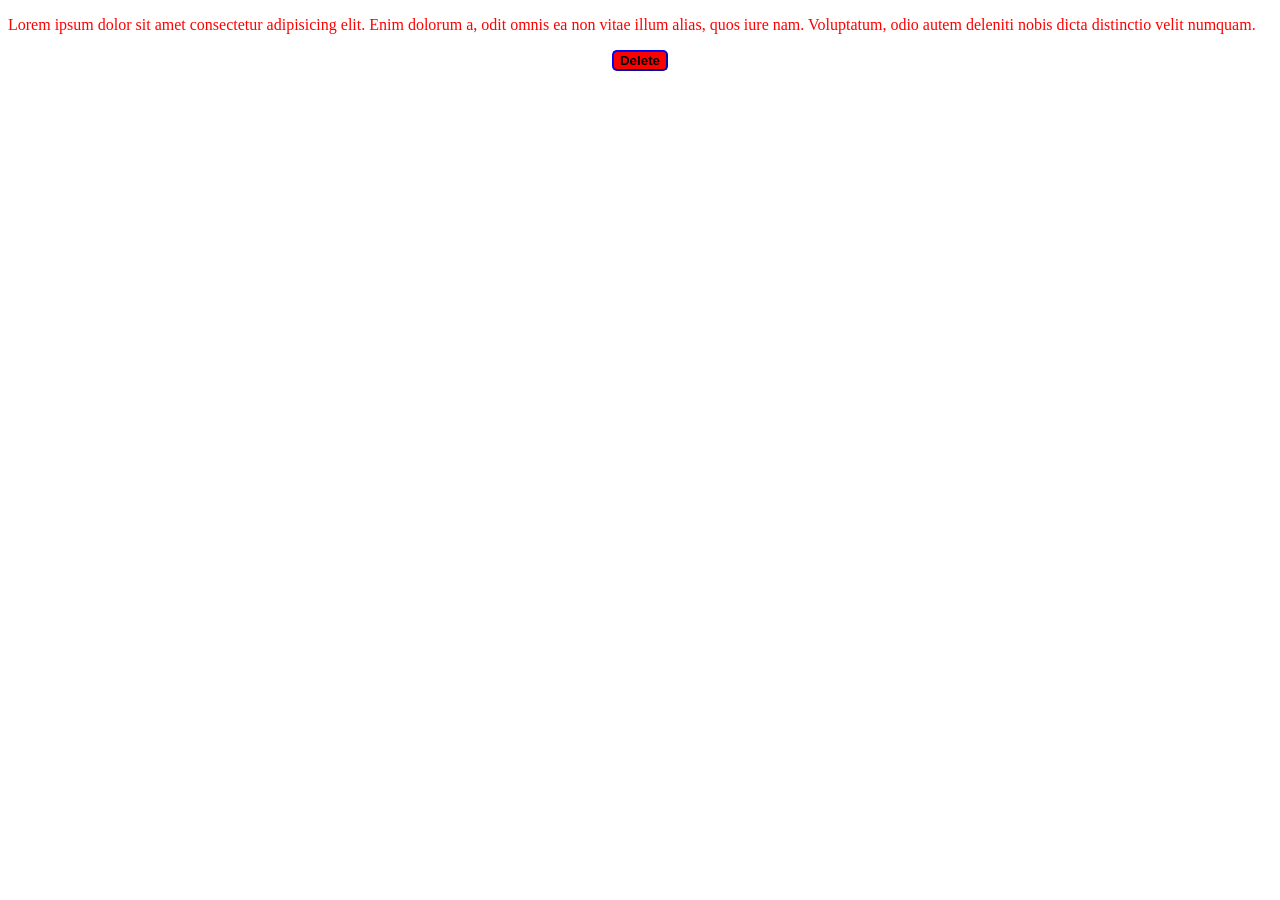
==== index.html @ def70cb7 "new changes" ====
<!DOCTYPE html>
<html lang="en">
  <head>
    <meta charset="UTF-8" />
    <meta name="viewport" content="width=device-width, initial-scale=1.0" />
    <title>My Portfolio</title>
    <link rel="stylesheet" href="style.css" />
  </head>
  <body>
    <p class="castro">
      Lorem ipsum dolor sit amet consectetur adipisicing elit. Enim dolorum a,
      odit omnis ea non vitae illum alias, quos iure nam. Voluptatum, odio autem
      deleniti nobis dicta distinctio velit numquam.
    </p>
    <button type="button" class="delete">Delete</button>
  </body>
</html>
---- style.css ----
.castro {
  color: red;
}
.delete {
  background-color: red;
  color: black;
  font-weight: 800;
  font-family: Arial, Helvetica, sans-serif;
  border-radius: 5px;
  border-color: blue;

  display: block;
  margin: 0 auto;
}
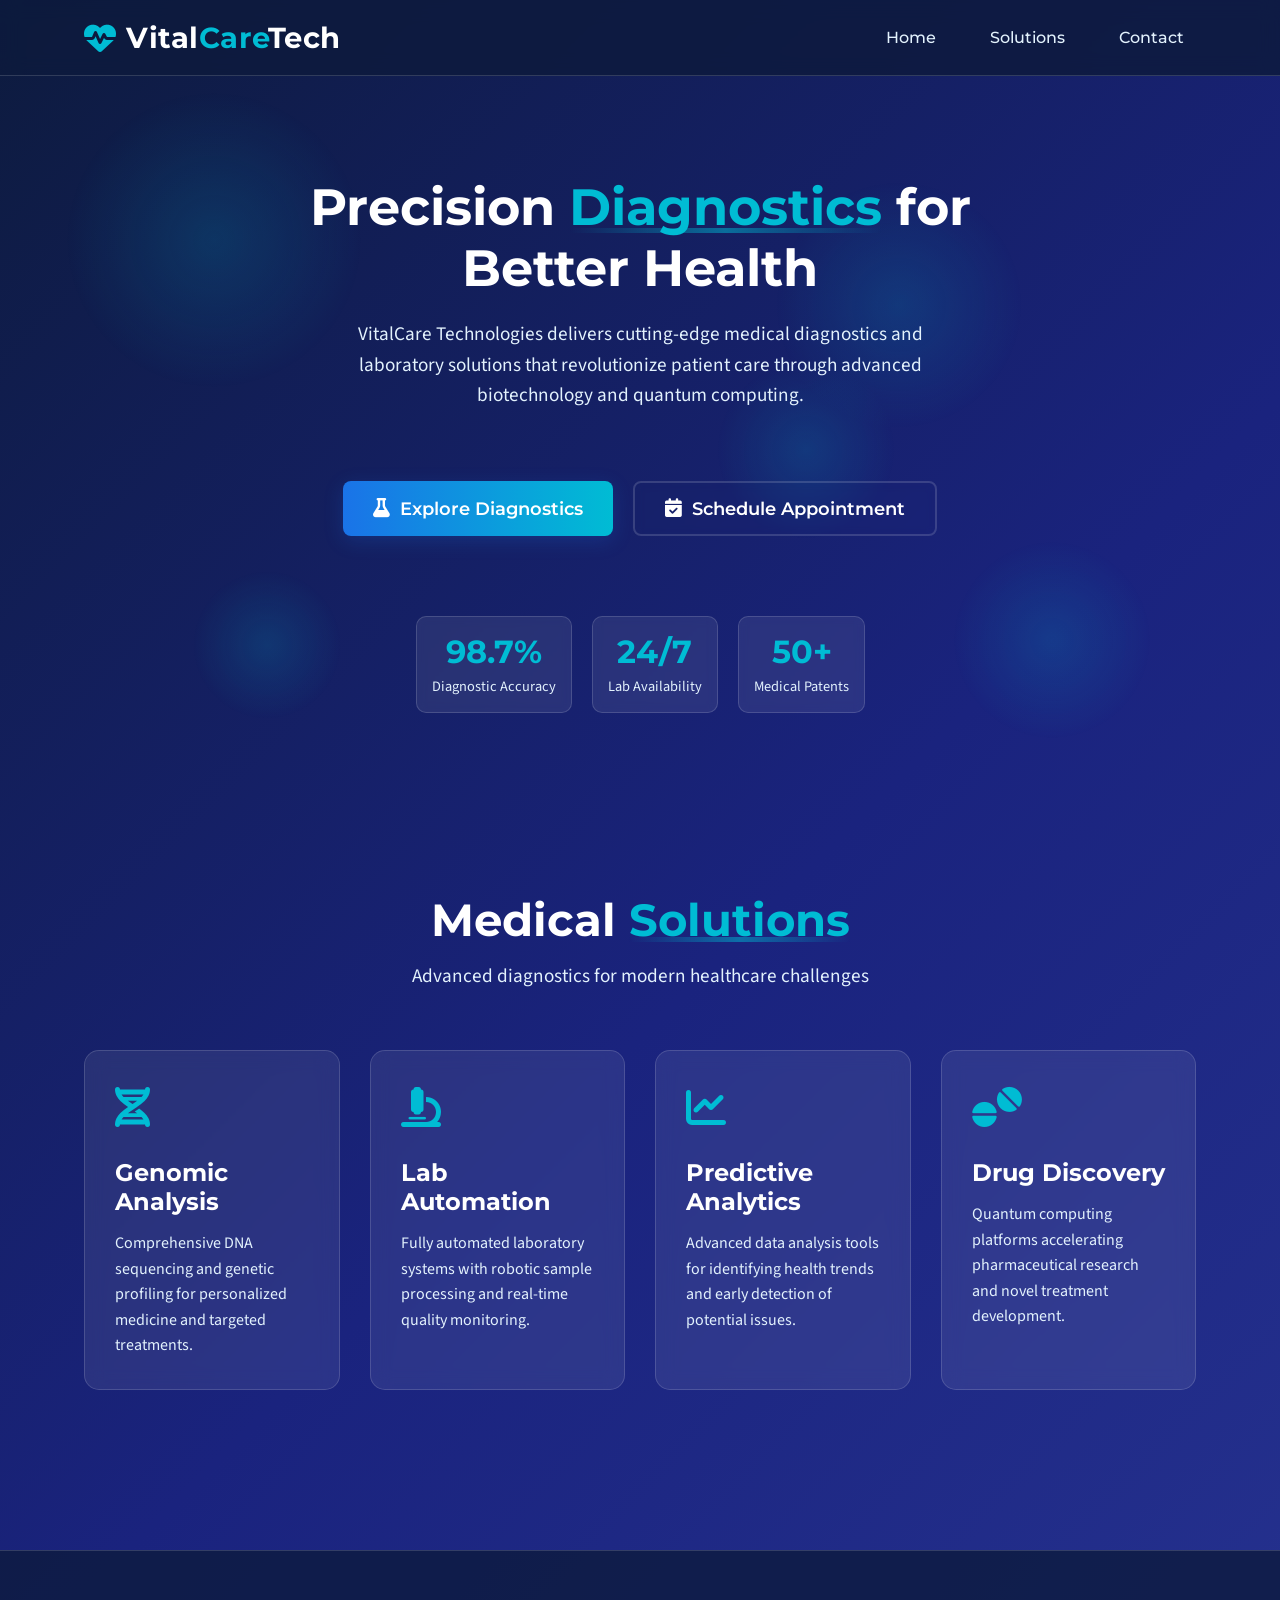
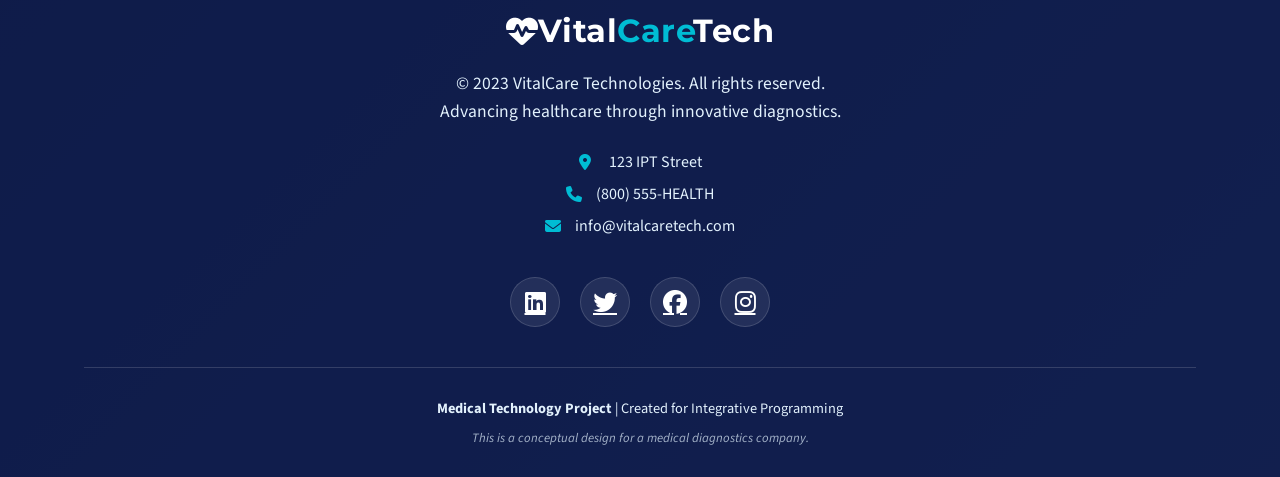
==== commit 432ba922: "hi" ====
--- a/index.html
+++ b/index.html
@@ -1,17 +1,221 @@
-<!DOCTYPE html>
+<!doctype html>
 <html lang="en">
   <head>
     <meta charset="UTF-8" />
     <meta name="viewport" content="width=device-width, initial-scale=1.0" />
-    <title>My Portfolio</title>
+    <title>VitalCare Technologies | Advanced Medical Diagnostics</title>
     <link rel="stylesheet" href="style.css" />
+    <link
+      rel="stylesheet"
+      href="https://cdnjs.cloudflare.com/ajax/libs/font-awesome/6.4.0/css/all.min.css"
+    />
+    <link
+      href="https://fonts.googleapis.com/css2?family=Montserrat:wght@400;500;600;700&family=Source+Sans+Pro:wght@300;400;600&display=swap"
+      rel="stylesheet"
+    />
   </head>
   <body>
-    <p class="castro">
-      Lorem ipsum dolor sit amet consectetur adipisicing elit. Enim dolorum a,
-      odit omnis ea non vitae illum alias, quos iure nam. Voluptatum, odio autem
-      deleniti nobis dicta distinctio velit numquam.
-    </p>
-    <button type="button" class="delete">Delete</button>
+    <!-- Animated Background Elements -->
+    <div class="bg-bubbles">
+      <div class="bubble bubble-1"></div>
+      <div class="bubble bubble-2"></div>
+      <div class="bubble bubble-3"></div>
+      <div class="bubble bubble-4"></div>
+      <div class="bubble bubble-5"></div>
+    </div>
+
+    <!-- Header/Navigation -->
+    <header class="header">
+      <div class="container">
+        <nav class="navbar">
+          <div class="logo">
+            <i class="fas fa-heartbeat"></i>
+            <span class="logo-text"
+              >Vital<span class="logo-highlight">Care</span>Tech</span
+            >
+          </div>
+          <ul class="nav-menu">
+            <li><a href="#home">Home</a></li>
+            <li><a href="#solutions">Solutions</a></li>
+            <li><a href="#contact">Contact</a></li>
+          </ul>
+        </nav>
+      </div>
+    </header>
+
+    <!-- Hero Section -->
+    <section class="hero" id="home">
+      <div class="container">
+        <div class="hero-content">
+          <div class="hero-text">
+            <h1 class="hero-title">
+              Precision <span class="highlight">Diagnostics</span> for Better
+              Health
+            </h1>
+            <p class="hero-description">
+              VitalCare Technologies delivers cutting-edge medical diagnostics
+              and laboratory solutions that revolutionize patient care through
+              advanced biotechnology and quantum computing.
+            </p>
+            <div class="hero-buttons">
+              <button class="cta-button">
+                <i class="fas fa-flask"></i> Explore Diagnostics
+              </button>
+              <button class="secondary-button">
+                <i class="fas fa-calendar-check"></i> Schedule Appointment
+              </button>
+            </div>
+            <div class="hero-stats">
+              <div class="stat-item">
+                <div class="stat-number">98.7%</div>
+                <div class="stat-label">Diagnostic Accuracy</div>
+              </div>
+              <div class="stat-item">
+                <div class="stat-number">24/7</div>
+                <div class="stat-label">Lab Availability</div>
+              </div>
+              <div class="stat-item">
+                <div class="stat-number">50+</div>
+                <div class="stat-label">Medical Patents</div>
+              </div>
+            </div>
+          </div>
+        </div>
+      </div>
+    </section>
+
+    <!-- Solutions Section -->
+    <section class="solutions" id="solutions">
+      <div class="container">
+        <h2 class="section-title">
+          Medical <span class="highlight">Solutions</span>
+        </h2>
+        <p class="section-subtitle">
+          Advanced diagnostics for modern healthcare challenges
+        </p>
+
+        <div class="solutions-grid">
+          <div class="solution-card">
+            <div class="solution-icon">
+              <i class="fas fa-dna"></i>
+            </div>
+            <h3 class="solution-title">Genomic Analysis</h3>
+            <p class="solution-description">
+              Comprehensive DNA sequencing and genetic profiling for
+              personalized medicine and targeted treatments.
+            </p>
+            <div class="solution-glow"></div>
+          </div>
+
+          <div class="solution-card">
+            <div class="solution-icon">
+              <i class="fas fa-microscope"></i>
+            </div>
+            <h3 class="solution-title">Lab Automation</h3>
+            <p class="solution-description">
+              Fully automated laboratory systems with robotic sample processing
+              and real-time quality monitoring.
+            </p>
+            <div class="solution-glow"></div>
+          </div>
+
+          <div class="solution-card">
+            <div class="solution-icon">
+              <i class="fas fa-chart-line"></i>
+            </div>
+            <h3 class="solution-title">Predictive Analytics</h3>
+            <p class="solution-description">
+              Advanced data analysis tools for identifying health trends and
+              early detection of potential issues.
+            </p>
+            <div class="solution-glow"></div>
+          </div>
+
+          <div class="solution-card">
+            <div class="solution-icon">
+              <i class="fas fa-tablets"></i>
+            </div>
+            <h3 class="solution-title">Drug Discovery</h3>
+            <p class="solution-description">
+              Quantum computing platforms accelerating pharmaceutical research
+              and novel treatment development.
+            </p>
+            <div class="solution-glow"></div>
+          </div>
+        </div>
+      </div>
+    </section>
+
+    <!-- Footer -->
+    <footer class="footer" id="contact">
+      <div class="container">
+        <div class="footer-content">
+          <div class="footer-logo">
+            <i class="fas fa-heartbeat"></i>
+            <span class="logo-text"
+              >Vital<span class="logo-highlight">Care</span>Tech</span
+            >
+          </div>
+          <p class="footer-text">
+            &copy; 2023 VitalCare Technologies. All rights reserved.<br />
+            Advancing healthcare through innovative diagnostics.
+          </p>
+          <div class="footer-contact">
+            <div class="contact-info">
+              <p><i class="fas fa-map-marker-alt"></i> 123 IPT Street</p>
+              <p><i class="fas fa-phone"></i> (800) 555-HEALTH</p>
+              <p><i class="fas fa-envelope"></i> info@vitalcaretech.com</p>
+            </div>
+          </div>
+          <div class="footer-social">
+            <a href="#" class="social-link"><i class="fab fa-linkedin"></i></a>
+            <a href="#" class="social-link"><i class="fab fa-twitter"></i></a>
+            <a href="#" class="social-link"><i class="fab fa-facebook"></i></a>
+            <a href="#" class="social-link"><i class="fab fa-instagram"></i></a>
+          </div>
+        </div>
+        <div class="footer-note">
+          <p>
+            <strong>Medical Technology Project</strong> | Created for
+            Integrative Programming
+          </p>
+          <p class="tech-note">
+            This is a conceptual design for a medical diagnostics company.
+          </p>
+        </div>
+      </div>
+    </footer>
+
+    <!-- Optional JavaScript for interactive elements -->
+    <script>
+      // Simple hover effect for solution cards
+      document.querySelectorAll(".solution-card").forEach((card) => {
+        card.addEventListener("mouseenter", function () {
+          this.style.transform = "translateY(-10px)";
+        });
+
+        card.addEventListener("mouseleave", function () {
+          this.style.transform = "translateY(0)";
+        });
+      });
+
+      // Animate bubbles in background
+      function animateBubbles() {
+        const bubbles = document.querySelectorAll(".bubble");
+        bubbles.forEach((bubble, index) => {
+          // Set random animation duration and delay
+          const duration = 15 + Math.random() * 20;
+          const delay = Math.random() * 5;
+
+          bubble.style.animationDuration = `${duration}s`;
+          bubble.style.animationDelay = `${delay}s`;
+        });
+      }
+
+      // Initialize animations when page loads
+      window.addEventListener("load", function () {
+        animateBubbles();
+      });
+    </script>
   </body>
 </html>
--- a/style.css
+++ b/style.css
@@ -1,14 +1,610 @@
-.castro {
-  color: red;
-}
-.delete {
-  background-color: red;
-  color: black;
-  font-weight: 800;
-  font-family: Arial, Helvetica, sans-serif;
-  border-radius: 5px;
-  border-color: blue;
-
-  display: block;
+/* VitalCare Technologies */
+* {
+  margin: 0;
+  padding: 0;
+  box-sizing: border-box;
+}
+
+:root {
+  --primary-blue: #1a73e8;
+  --secondary-blue: #0d47a1;
+  --accent-teal: #00bcd4;
+  --accent-green: #4caf50;
+  --medical-red: #e53935;
+  --glass-bg: rgba(255, 255, 255, 0.08);
+  --glass-border: rgba(255, 255, 255, 0.15);
+  --text-light: #ffffff;
+  --text-dim: #e3f2fd;
+  --shadow-color: rgba(26, 115, 232, 0.2);
+  --gradient-bg: linear-gradient(135deg, #0d1b3e, #1a237e, #283593);
+  --gradient-medical: linear-gradient(135deg, #0d47a1, #1565c0, #1e88e5);
+}
+
+body {
+  font-family: "Source Sans Pro", sans-serif;
+  background: var(--gradient-bg);
+  color: var(--text-light);
+  min-height: 100vh;
+  overflow-x: hidden;
+  position: relative;
+}
+
+/* Animated Background Bubbles - Medical Theme */
+.bg-bubbles {
+  position: fixed;
+  top: 0;
+  left: 0;
+  width: 100%;
+  height: 100%;
+  z-index: -1;
+  overflow: hidden;
+}
+
+.bubble {
+  position: absolute;
+  border-radius: 50%;
+  background: radial-gradient(
+    circle,
+    rgba(0, 188, 212, 0.15) 0%,
+    rgba(13, 71, 161, 0) 70%
+  );
+  animation: float infinite linear;
+}
+
+.bubble-1 {
+  width: 300px;
+  height: 300px;
+  top: 10%;
+  left: 5%;
+  animation-name: float-1;
+}
+
+.bubble-2 {
+  width: 200px;
+  height: 200px;
+  top: 60%;
+  right: 10%;
+  animation-name: float-2;
+}
+
+.bubble-3 {
+  width: 150px;
+  height: 150px;
+  bottom: 20%;
+  left: 15%;
+  animation-name: float-3;
+}
+
+.bubble-4 {
+  width: 250px;
+  height: 250px;
+  top: 20%;
+  right: 20%;
+  animation-name: float-4;
+}
+
+.bubble-5 {
+  width: 180px;
+  height: 180px;
+  bottom: 40%;
+  right: 30%;
+  animation-name: float-5;
+}
+
+@keyframes float-1 {
+  0%,
+  100% {
+    transform: translateY(0) translateX(0);
+  }
+  50% {
+    transform: translateY(-20px) translateX(10px);
+  }
+}
+
+@keyframes float-2 {
+  0%,
+  100% {
+    transform: translateY(0) translateX(0);
+  }
+  50% {
+    transform: translateY(15px) translateX(-15px);
+  }
+}
+
+@keyframes float-3 {
+  0%,
+  100% {
+    transform: translateY(0) translateX(0);
+  }
+  50% {
+    transform: translateY(-15px) translateX(-10px);
+  }
+}
+
+@keyframes float-4 {
+  0%,
+  100% {
+    transform: translateY(0) translateX(0);
+  }
+  50% {
+    transform: translateY(10px) translateX(15px);
+  }
+}
+
+@keyframes float-5 {
+  0%,
+  100% {
+    transform: translateY(0) translateX(0);
+  }
+  50% {
+    transform: translateY(-10px) translateX(5px);
+  }
+}
+
+/* Container */
+.container {
+  width: 90%;
+  max-width: 1200px;
   margin: 0 auto;
-}
+  padding: 0 20px;
+}
+
+/* Header */
+.header {
+  padding: 20px 0;
+  backdrop-filter: blur(10px);
+  background: rgba(13, 27, 62, 0.85);
+  border-bottom: 1px solid var(--glass-border);
+  position: sticky;
+  top: 0;
+  z-index: 1000;
+}
+
+.navbar {
+  display: flex;
+  justify-content: space-between;
+  align-items: center;
+}
+
+.logo {
+  display: flex;
+  align-items: center;
+  font-size: 1.8rem;
+  font-weight: 700;
+  font-family: "Montserrat", sans-serif;
+}
+
+.logo i {
+  color: var(--accent-teal);
+  margin-right: 10px;
+  font-size: 2rem;
+}
+
+.logo-text {
+  letter-spacing: 0.5px;
+}
+
+.logo-highlight {
+  color: var(--accent-teal);
+}
+
+.nav-menu {
+  display: flex;
+  list-style: none;
+}
+
+.nav-menu li {
+  margin-left: 30px;
+}
+
+.nav-menu a {
+  color: var(--text-dim);
+  text-decoration: none;
+  font-weight: 500;
+  transition: all 0.3s ease;
+  padding: 8px 12px;
+  border-radius: 20px;
+  font-family: "Montserrat", sans-serif;
+  position: relative;
+}
+
+.nav-menu a:hover {
+  color: var(--text-light);
+  background: var(--glass-bg);
+}
+
+.nav-menu a::after {
+  content: "";
+  position: absolute;
+  bottom: -5px;
+  left: 50%;
+  transform: translateX(-50%);
+  width: 0;
+  height: 2px;
+  background: var(--accent-teal);
+  transition: width 0.3s ease;
+}
+
+.nav-menu a:hover::after {
+  width: 70%;
+}
+
+/* Hero Section */
+.hero {
+  padding: 100px 0 80px;
+}
+
+.hero-content {
+  display: flex;
+  align-items: center;
+  justify-content: center;
+  flex-wrap: wrap;
+  text-align: center;
+}
+
+.hero-text {
+  display: flex;
+  flex-direction: column;
+  align-items: center;
+  padding-right: 0;
+  max-width: 800px;
+  margin: 0 auto;
+}
+
+.hero-title {
+  font-family: "Montserrat", sans-serif;
+  font-size: 3.2rem;
+  font-weight: 700;
+  margin-bottom: 20px;
+  line-height: 1.2;
+}
+
+.highlight {
+  color: var(--accent-teal);
+  position: relative;
+}
+
+.highlight::after {
+  content: "";
+  position: absolute;
+  bottom: 5px;
+  left: 0;
+  width: 100%;
+  height: 5px;
+  background: linear-gradient(
+    90deg,
+    transparent,
+    var(--accent-teal),
+    transparent
+  );
+  z-index: -1;
+  opacity: 0.5;
+}
+
+.hero-description {
+  font-size: 1.2rem;
+  line-height: 1.6;
+  margin-bottom: 30px;
+  color: var(--text-dim);
+  max-width: 600px;
+  margin-left: auto;
+  margin-right: auto;
+  text-align: center;
+}
+
+.hero-buttons {
+  display: flex;
+  flex-wrap: wrap;
+  gap: 20px;
+  margin-top: 40px;
+  margin-bottom: 40px;
+  justify-content: center;
+}
+
+.cta-button,
+.secondary-button {
+  padding: 15px 30px;
+  border: none;
+  border-radius: 8px;
+  font-family: "Montserrat", sans-serif;
+  font-weight: 600;
+  font-size: 1.1rem;
+  cursor: pointer;
+  display: flex;
+  align-items: center;
+  justify-content: center;
+  transition: all 0.3s ease;
+  position: relative;
+  overflow: hidden;
+}
+
+.cta-button {
+  background: linear-gradient(90deg, var(--primary-blue), var(--accent-teal));
+  color: white;
+  box-shadow: 0 5px 20px var(--shadow-color);
+}
+
+.cta-button:hover {
+  transform: translateY(-5px);
+  box-shadow: 0 10px 25px var(--shadow-color);
+}
+
+.cta-button::after {
+  content: "";
+  position: absolute;
+  top: 0;
+  left: -100%;
+  width: 100%;
+  height: 100%;
+  background: linear-gradient(
+    90deg,
+    transparent,
+    rgba(255, 255, 255, 0.2),
+    transparent
+  );
+  transition: left 0.7s ease;
+}
+
+.cta-button:hover::after {
+  left: 100%;
+}
+
+.secondary-button {
+  background: transparent;
+  color: var(--text-light);
+  border: 2px solid var(--glass-border);
+  backdrop-filter: blur(5px);
+}
+
+.secondary-button:hover {
+  background: var(--glass-bg);
+  border-color: var(--accent-teal);
+}
+
+.cta-button i,
+.secondary-button i {
+  margin-right: 10px;
+  font-size: 1.2rem;
+}
+
+.hero-stats {
+  display: flex;
+  justify-content: center;
+  max-width: 500px;
+  margin-top: 40px;
+  flex-wrap: wrap;
+  gap: 20px;
+  margin-left: auto;
+  margin-right: auto;
+}
+
+.stat-item {
+  text-align: center;
+  padding: 15px;
+  background: var(--glass-bg);
+  border-radius: 10px;
+  min-width: 120px;
+  backdrop-filter: blur(5px);
+  border: 1px solid var(--glass-border);
+}
+
+.stat-number {
+  font-family: "Montserrat", sans-serif;
+  font-size: 2rem;
+  font-weight: 700;
+  color: var(--accent-teal);
+  margin-bottom: 5px;
+}
+
+.stat-label {
+  font-size: 0.9rem;
+  color: var(--text-dim);
+}
+
+/* Solutions Section */
+.solutions {
+  padding: 100px 0;
+}
+
+.section-title {
+  font-family: "Montserrat", sans-serif;
+  font-size: 2.8rem;
+  text-align: center;
+  margin-bottom: 15px;
+}
+
+.section-subtitle {
+  text-align: center;
+  color: var(--text-dim);
+  font-size: 1.2rem;
+  margin-bottom: 60px;
+}
+
+.solutions-grid {
+  display: grid;
+  grid-template-columns: repeat(auto-fit, minmax(250px, 1fr));
+  gap: 30px;
+}
+
+.solution-card {
+  background: var(--glass-bg);
+  border-radius: 15px;
+  padding: 30px;
+  backdrop-filter: blur(10px);
+  border: 1px solid var(--glass-border);
+  transition: all 0.4s ease;
+  position: relative;
+  overflow: hidden;
+}
+
+.solution-card:hover {
+  transform: translateY(-10px);
+  box-shadow: 0 15px 30px rgba(0, 0, 0, 0.3);
+  border-color: var(--accent-teal);
+}
+
+.solution-icon {
+  font-size: 2.5rem;
+  color: var(--accent-teal);
+  margin-bottom: 20px;
+}
+
+.solution-title {
+  font-family: "Montserrat", sans-serif;
+  font-size: 1.5rem;
+  margin-bottom: 15px;
+}
+
+.solution-description {
+  color: var(--text-dim);
+  line-height: 1.6;
+}
+
+.solution-glow {
+  position: absolute;
+  top: 0;
+  left: 0;
+  width: 100%;
+  height: 100%;
+  background: radial-gradient(
+    circle at center,
+    rgba(0, 188, 212, 0.1) 0%,
+    transparent 70%
+  );
+  opacity: 0;
+  transition: opacity 0.4s ease;
+}
+
+.solution-card:hover .solution-glow {
+  opacity: 1;
+}
+
+/* Footer */
+.footer {
+  padding: 60px 0 30px;
+  background: rgba(13, 27, 62, 0.8);
+  border-top: 1px solid var(--glass-border);
+  margin-top: 60px;
+}
+
+.footer-content {
+  text-align: center;
+  margin-bottom: 40px;
+}
+
+.footer-logo {
+  display: inline-flex;
+  align-items: center;
+  font-size: 2rem;
+  font-weight: 700;
+  font-family: "Montserrat", sans-serif;
+  margin-bottom: 20px;
+}
+
+.footer-text {
+  color: var(--text-dim);
+  margin-bottom: 25px;
+  font-size: 1.1rem;
+  line-height: 1.6;
+}
+
+.footer-contact {
+  margin-bottom: 30px;
+}
+
+.contact-info {
+  display: inline-block;
+  text-align: left;
+  color: var(--text-dim);
+}
+
+.contact-info p {
+  margin-bottom: 10px;
+  display: flex;
+  align-items: center;
+  justify-content: center;
+}
+
+.contact-info i {
+  margin-right: 10px;
+  color: var(--accent-teal);
+  width: 20px;
+}
+
+.footer-social {
+  display: flex;
+  justify-content: center;
+  gap: 20px;
+  margin-top: 30px;
+}
+
+.social-link {
+  display: inline-flex;
+  justify-content: center;
+  align-items: center;
+  width: 50px;
+  height: 50px;
+  background: var(--glass-bg);
+  border-radius: 50%;
+  color: var(--text-light);
+  font-size: 1.5rem;
+  transition: all 0.3s ease;
+  border: 1px solid var(--glass-border);
+}
+
+.social-link:hover {
+  background: var(--accent-teal);
+  transform: translateY(-5px);
+  box-shadow: 0 5px 15px var(--shadow-color);
+}
+
+.footer-note {
+  text-align: center;
+  padding-top: 30px;
+  border-top: 1px solid var(--glass-border);
+  color: var(--text-dim);
+  font-size: 0.9rem;
+}
+
+.tech-note {
+  font-style: italic;
+  margin-top: 10px;
+  font-size: 0.8rem;
+  opacity: 0.7;
+}
+
+/* Responsive Design */
+@media (max-width: 768px) {
+  .hero-content {
+    flex-direction: column;
+  }
+
+  .hero-text {
+    padding-right: 0;
+    margin-bottom: 50px;
+  }
+
+  .hero-title {
+    font-size: 2.5rem;
+  }
+
+  .section-title {
+    font-size: 2.2rem;
+  }
+
+  .nav-menu {
+    display: none;
+  }
+
+  .hero-buttons {
+    justify-content: center;
+  }
+
+  .hero-stats {
+    justify-content: center;
+  }
+
+  .contact-info p {
+    justify-content: flex-start;
+  }
+}
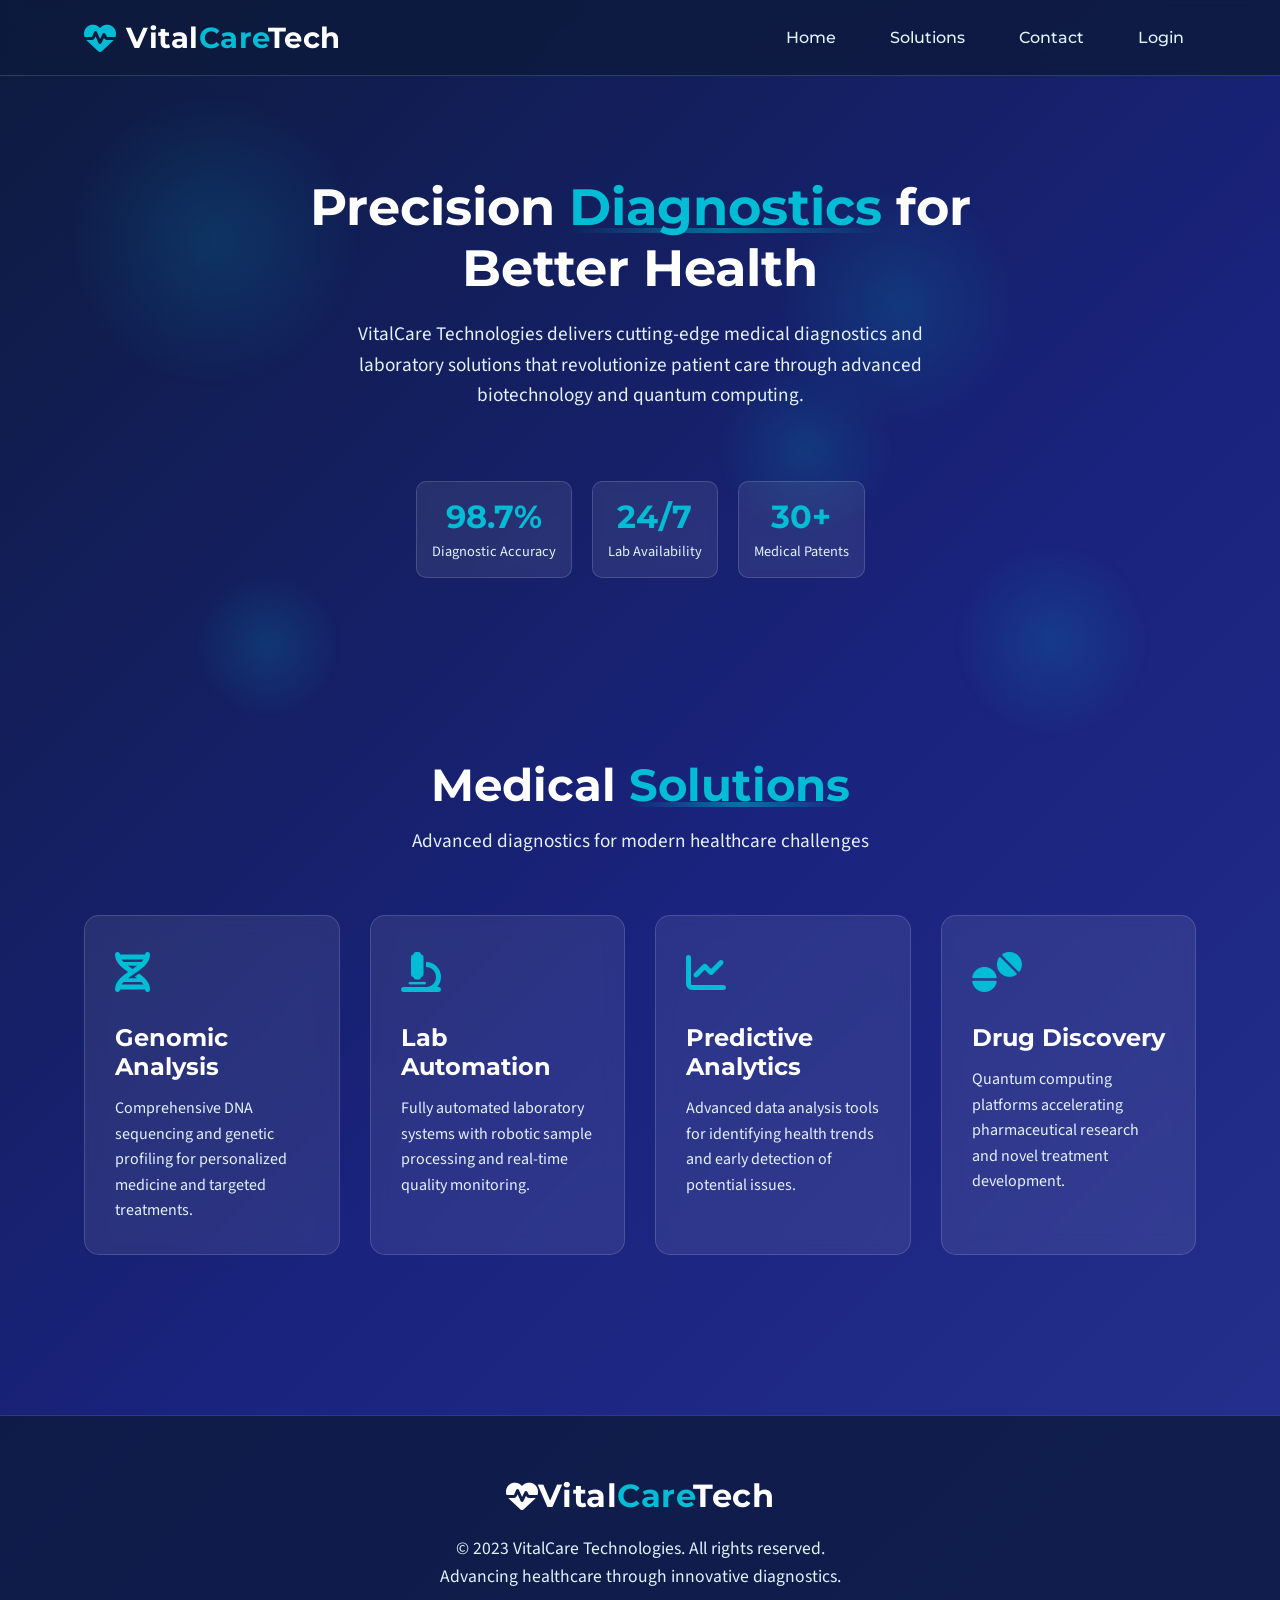
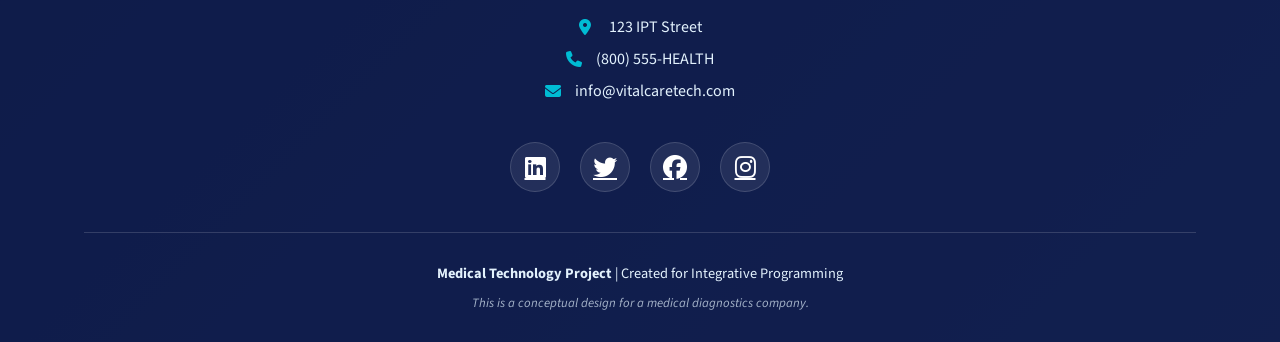
==== commit f525ff3c: "hi" ====
--- a/index.html
+++ b/index.html
@@ -38,6 +38,7 @@
             <li><a href="#home">Home</a></li>
             <li><a href="#solutions">Solutions</a></li>
             <li><a href="#contact">Contact</a></li>
+            <li><a href="login.html">Login</a></li>
           </ul>
         </nav>
       </div>
@@ -57,14 +58,6 @@
               and laboratory solutions that revolutionize patient care through
               advanced biotechnology and quantum computing.
             </p>
-            <div class="hero-buttons">
-              <button class="cta-button">
-                <i class="fas fa-flask"></i> Explore Diagnostics
-              </button>
-              <button class="secondary-button">
-                <i class="fas fa-calendar-check"></i> Schedule Appointment
-              </button>
-            </div>
             <div class="hero-stats">
               <div class="stat-item">
                 <div class="stat-number">98.7%</div>
@@ -75,7 +68,7 @@
                 <div class="stat-label">Lab Availability</div>
               </div>
               <div class="stat-item">
-                <div class="stat-number">50+</div>
+                <div class="stat-number">30+</div>
                 <div class="stat-label">Medical Patents</div>
               </div>
             </div>
--- a/style.css
+++ b/style.css
@@ -608,3 +608,265 @@
     justify-content: flex-start;
   }
 }
+/* Authentication Pages Styles */
+.auth-section {
+  padding: 80px 0;
+  min-height: calc(100vh - 200px);
+  display: flex;
+  align-items: center;
+}
+
+.auth-container {
+  max-width: 500px;
+  margin: 0 auto;
+  background: var(--glass-bg);
+  border-radius: 20px;
+  padding: 40px;
+  backdrop-filter: blur(20px);
+  border: 1px solid var(--glass-border);
+  box-shadow: 0 20px 40px rgba(0, 0, 0, 0.2);
+  animation: fadeIn 0.8s ease-out;
+}
+
+.auth-header {
+  text-align: center;
+  margin-bottom: 40px;
+}
+
+.auth-header i {
+  font-size: 3rem;
+  color: var(--accent-teal);
+  margin-bottom: 20px;
+  display: block;
+}
+
+.auth-title {
+  font-family: "Montserrat", sans-serif;
+  font-size: 2.2rem;
+  margin-bottom: 10px;
+  color: var(--text-light);
+}
+
+.auth-subtitle {
+  color: var(--text-dim);
+  font-size: 1.1rem;
+  margin-bottom: 0;
+}
+
+.auth-form {
+  width: 100%;
+}
+
+.form-group {
+  margin-bottom: 25px;
+}
+
+.form-group label {
+  display: flex;
+  align-items: center;
+  margin-bottom: 8px;
+  color: var(--text-light);
+  font-weight: 500;
+  font-family: "Montserrat", sans-serif;
+  font-size: 0.95rem;
+}
+
+.form-group label i {
+  margin-right: 10px;
+  color: var(--accent-teal);
+}
+
+.form-group input,
+.form-group select {
+  width: 100%;
+  padding: 15px;
+  background: rgba(255, 255, 255, 0.05);
+  border: 1px solid var(--glass-border);
+  border-radius: 10px;
+  color: var(--text-light);
+  font-size: 1rem;
+  transition: all 0.3s ease;
+}
+
+.form-group input:focus,
+.form-group select:focus {
+  outline: none;
+  border-color: var(--accent-teal);
+  box-shadow: 0 0 0 2px rgba(0, 188, 212, 0.2);
+}
+
+.form-group input::placeholder {
+  color: rgba(255, 255, 255, 0.4);
+}
+
+.password-hint {
+  display: block;
+  margin-top: 5px;
+  color: var(--text-dim);
+  font-size: 0.85rem;
+  opacity: 0.7;
+}
+
+.form-options {
+  display: flex;
+  justify-content: space-between;
+  align-items: center;
+  margin-bottom: 30px;
+  flex-wrap: wrap;
+  gap: 10px;
+}
+
+.checkbox {
+  display: flex;
+  align-items: center;
+  color: var(--text-dim);
+  cursor: pointer;
+}
+
+.checkbox input {
+  margin-right: 10px;
+  width: 18px;
+  height: 18px;
+  accent-color: var(--accent-teal);
+}
+
+.forgot-link {
+  color: var(--accent-teal);
+  text-decoration: none;
+  font-size: 0.9rem;
+  transition: color 0.3s ease;
+}
+
+.forgot-link:hover {
+  color: var(--text-light);
+  text-decoration: underline;
+}
+
+.auth-button {
+  width: 100%;
+  padding: 18px;
+  background: linear-gradient(90deg, var(--primary-blue), var(--accent-teal));
+  border: none;
+  border-radius: 10px;
+  color: white;
+  font-family: "Montserrat", sans-serif;
+  font-size: 1.1rem;
+  font-weight: 600;
+  cursor: pointer;
+  display: flex;
+  align-items: center;
+  justify-content: center;
+  gap: 10px;
+  transition: all 0.3s ease;
+  margin-bottom: 20px;
+}
+
+.auth-button:hover {
+  transform: translateY(-3px);
+  box-shadow: 0 10px 25px var(--shadow-color);
+}
+
+.auth-divider {
+  display: flex;
+  align-items: center;
+  text-align: center;
+  margin: 30px 0;
+  color: var(--text-dim);
+}
+
+.auth-divider::before,
+.auth-divider::after {
+  content: "";
+  flex: 1;
+  border-bottom: 1px solid var(--glass-border);
+}
+
+.auth-divider span {
+  padding: 0 20px;
+}
+
+.auth-link-button {
+  display: block;
+  width: 100%;
+  padding: 18px;
+  background: transparent;
+  border: 2px solid var(--glass-border);
+  border-radius: 10px;
+  color: var(--text-light);
+  font-family: "Montserrat", sans-serif;
+  font-size: 1.1rem;
+  font-weight: 600;
+  text-decoration: none;
+  text-align: center;
+  cursor: pointer;
+  display: flex;
+  align-items: center;
+  justify-content: center;
+  gap: 10px;
+  transition: all 0.3s ease;
+}
+
+.auth-link-button:hover {
+  background: var(--glass-bg);
+  border-color: var(--accent-teal);
+  transform: translateY(-3px);
+}
+
+.auth-link-button.secondary {
+  background: rgba(0, 188, 212, 0.1);
+  border-color: var(--accent-teal);
+}
+
+.auth-note {
+  text-align: center;
+  color: var(--text-dim);
+  font-size: 0.9rem;
+  margin-top: 30px;
+  padding-top: 20px;
+  border-top: 1px solid var(--glass-border);
+}
+
+.auth-note i {
+  color: var(--accent-teal);
+  margin-right: 8px;
+}
+
+/* Active link in navigation */
+.nav-menu .active {
+  background: var(--glass-bg);
+  border-color: var(--accent-teal);
+}
+
+.nav-menu .active::after {
+  width: 70% !important;
+}
+
+/* Animation for auth container */
+@keyframes fadeIn {
+  from {
+    opacity: 0;
+    transform: translateY(20px);
+  }
+  to {
+    opacity: 1;
+    transform: translateY(0);
+  }
+}
+
+/* Responsive for auth pages */
+@media (max-width: 768px) {
+  .auth-container {
+    padding: 30px 20px;
+    margin: 20px;
+  }
+
+  .auth-title {
+    font-size: 1.8rem;
+  }
+
+  .form-options {
+    flex-direction: column;
+    align-items: flex-start;
+    gap: 15px;
+  }
+}
